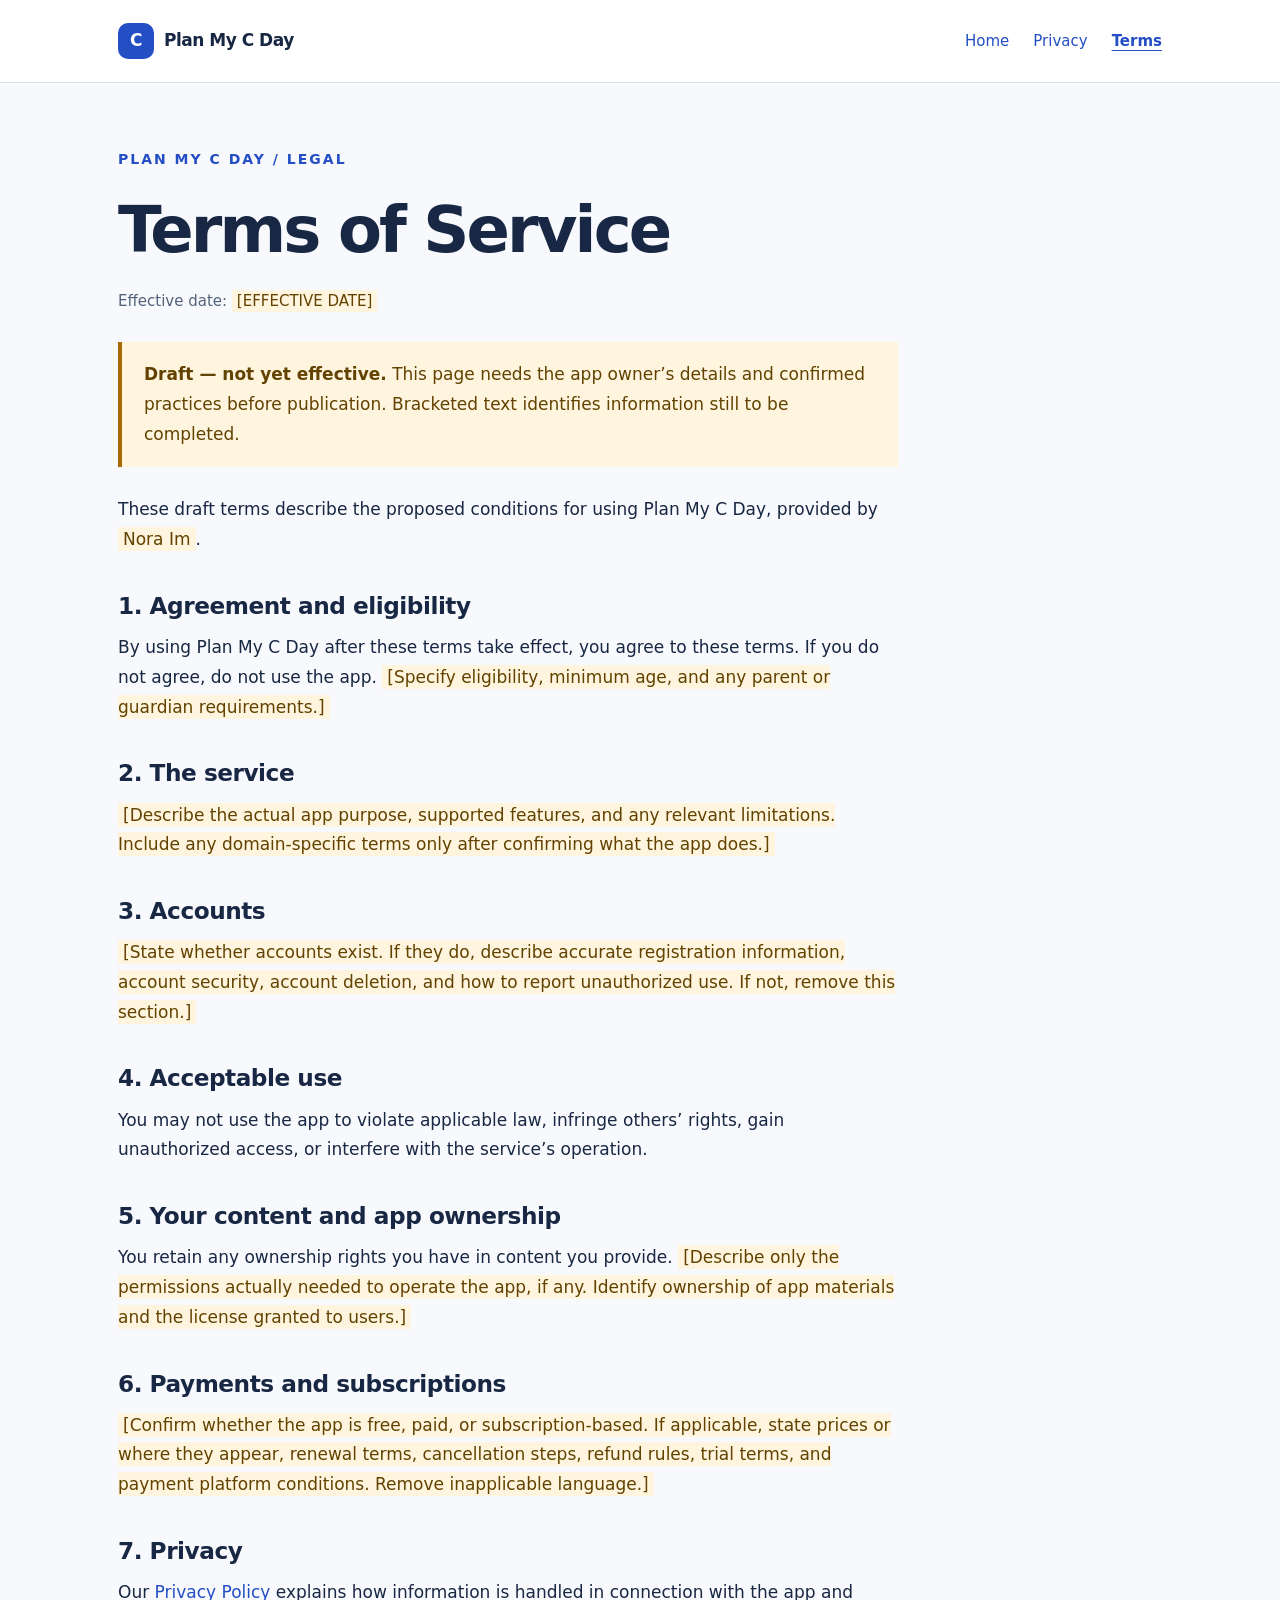
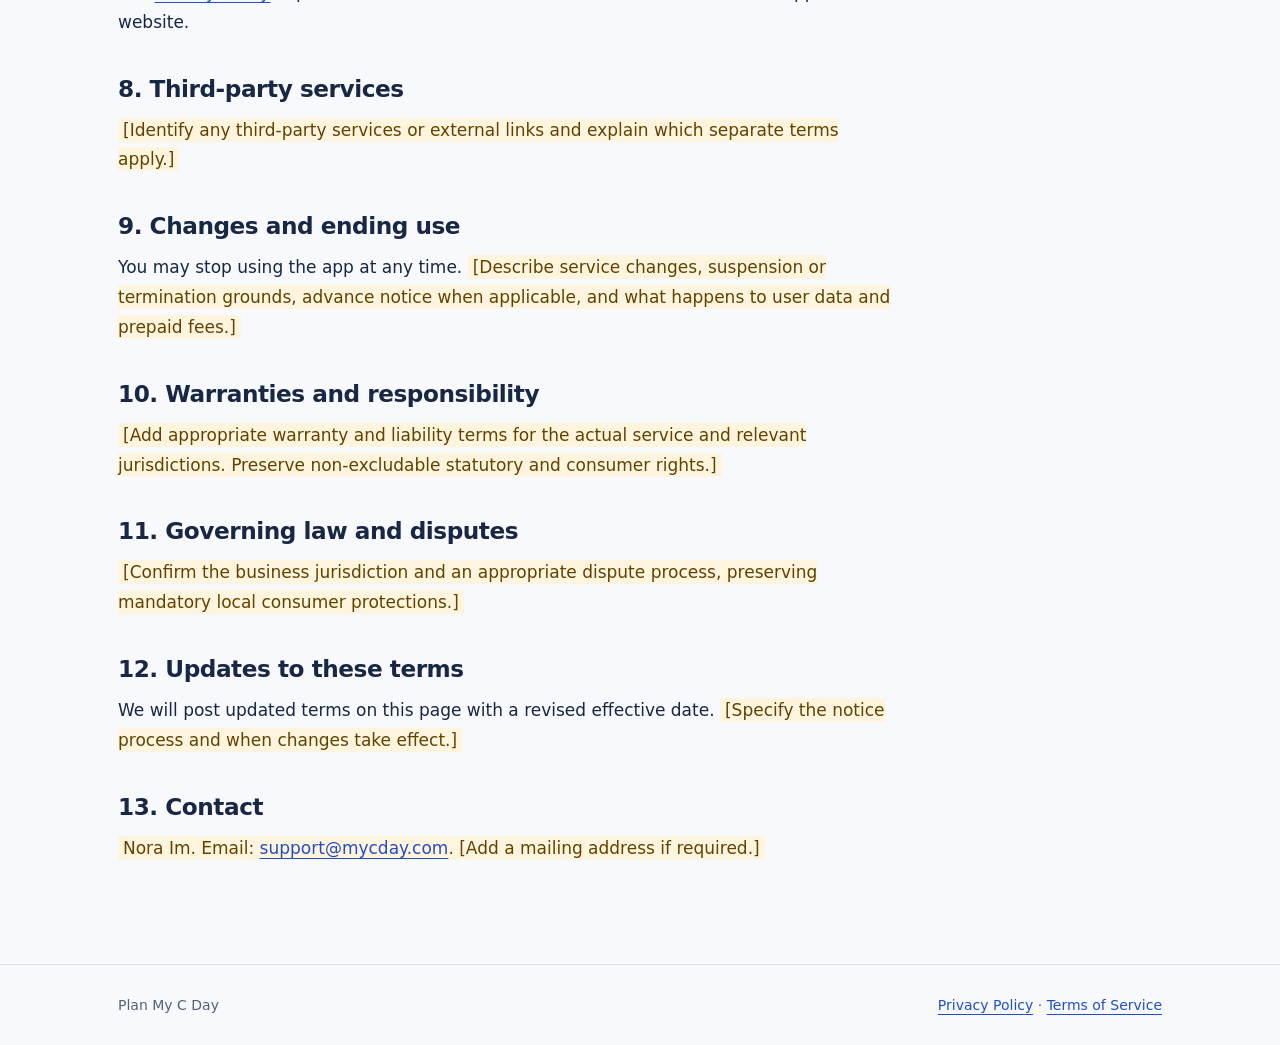
==== terms/index.html @ 2e4f0c2c "Add files via upload" ====
<!doctype html>
<html lang="en"><head><meta charset="utf-8"><meta name="viewport" content="width=device-width, initial-scale=1"><meta name="description" content="Terms of Service — Plan My C Day."><meta name="robots" content="noindex"><title>Terms of Service | Plan My C Day</title><link rel="stylesheet" href="../styles.css"><link rel="icon" href="data:image/svg+xml,%3Csvg xmlns='http://www.w3.org/2000/svg' viewBox='0 0 32 32'%3E%3Crect width='32' height='32' rx='8' fill='%23234ec4'/%3E%3Ctext x='16' y='23' text-anchor='middle' font-family='sans-serif' font-size='23' fill='white'%3EC%3C/text%3E%3C/svg%3E"></head>
<body><a class="skip" href="#main">Skip to content</a><header><div class="wrap"><a class="brand" href="../index.html"><span aria-hidden="true">C</span>Plan My C Day</a><nav aria-label="Main navigation"><a href="../index.html">Home</a><a href="../privacy/index.html">Privacy</a><a href="../terms/index.html" aria-current="page">Terms</a></nav></div></header><main id="main" class="wrap"><article class="legal"><div class="eyebrow">Plan My C Day / Legal</div><h1>Terms of Service</h1><p class="meta">Effective date: <span class="placeholder">[EFFECTIVE DATE]</span></p><aside class="notice"><strong>Draft — not yet effective.</strong> This page needs the app owner’s details and confirmed practices before publication. Bracketed text identifies information still to be completed.</aside><p>These draft terms describe the proposed conditions for using Plan My C Day, provided by <span class="placeholder">Nora Im</span>.</p><section><h2>1. Agreement and eligibility</h2><p>By using Plan My C Day after these terms take effect, you agree to these terms. If you do not agree, do not use the app. <span class="placeholder">[Specify eligibility, minimum age, and any parent or guardian requirements.]</span></p></section><section><h2>2. The service</h2><p><span class="placeholder">[Describe the actual app purpose, supported features, and any relevant limitations. Include any domain-specific terms only after confirming what the app does.]</span></p></section><section><h2>3. Accounts</h2><p><span class="placeholder">[State whether accounts exist. If they do, describe accurate registration information, account security, account deletion, and how to report unauthorized use. If not, remove this section.]</span></p></section><section><h2>4. Acceptable use</h2><p>You may not use the app to violate applicable law, infringe others’ rights, gain unauthorized access, or interfere with the service’s operation.</p></section><section><h2>5. Your content and app ownership</h2><p>You retain any ownership rights you have in content you provide. <span class="placeholder">[Describe only the permissions actually needed to operate the app, if any. Identify ownership of app materials and the license granted to users.]</span></p></section><section><h2>6. Payments and subscriptions</h2><p><span class="placeholder">[Confirm whether the app is free, paid, or subscription-based. If applicable, state prices or where they appear, renewal terms, cancellation steps, refund rules, trial terms, and payment platform conditions. Remove inapplicable language.]</span></p></section><section><h2>7. Privacy</h2><p>Our <a href="../privacy/index.html">Privacy Policy</a> explains how information is handled in connection with the app and website.</p></section><section><h2>8. Third-party services</h2><p><span class="placeholder">[Identify any third-party services or external links and explain which separate terms apply.]</span></p></section><section><h2>9. Changes and ending use</h2><p>You may stop using the app at any time. <span class="placeholder">[Describe service changes, suspension or termination grounds, advance notice when applicable, and what happens to user data and prepaid fees.]</span></p></section><section><h2>10. Warranties and responsibility</h2><p><span class="placeholder">[Add appropriate warranty and liability terms for the actual service and relevant jurisdictions. Preserve non-excludable statutory and consumer rights.]</span></p></section><section><h2>11. Governing law and disputes</h2><p><span class="placeholder">[Confirm the business jurisdiction and an appropriate dispute process, preserving mandatory local consumer protections.]</span></p></section><section><h2>12. Updates to these terms</h2><p>We will post updated terms on this page with a revised effective date. <span class="placeholder">[Specify the notice process and when changes take effect.]</span></p></section><section><h2>13. Contact</h2><p><span class="placeholder">Nora Im. Email: <a href="mailto:support@mycday.com">support@mycday.com</a>. [Add a mailing address if required.]</span></p></section></article></main><footer><div class="wrap"><span>Plan My C Day</span><span><a href="../privacy/index.html">Privacy Policy</a> · <a href="../terms/index.html">Terms of Service</a></span></div></footer></body></html>
---- styles.css ----
*{box-sizing:border-box}html{color-scheme:light}body{margin:0;background:#f7f9fc;color:#182743;font:17px/1.75 system-ui,-apple-system,BlinkMacSystemFont,"Segoe UI",sans-serif}a{color:#234ec4;text-underline-offset:4px}a:hover{color:#16317d}a:focus-visible{outline:3px solid #e69500;outline-offset:5px}.wrap{max-width:1100px;margin:auto;padding:0 28px}header{border-bottom:1px solid #dbe2ee;background:white}header .wrap{display:flex;align-items:center;justify-content:space-between;gap:24px;padding-top:23px;padding-bottom:23px}.brand{font-weight:750;text-decoration:none;color:#182743;letter-spacing:-.5px}.brand span{display:inline-grid;place-items:center;width:36px;height:36px;margin-right:10px;border-radius:10px;background:#234ec4;color:white}nav{display:flex;gap:24px;flex-wrap:wrap}nav a{font-size:15px;text-decoration:none}nav a[aria-current=page]{text-decoration:underline;font-weight:700}main{min-height:70vh}.hero{padding:96px 0 70px;max-width:850px}.eyebrow{font-size:14px;font-weight:700;text-transform:uppercase;letter-spacing:2px;color:#234ec4}h1{font-size:clamp(2.6rem,7vw,5.5rem);line-height:1.07;letter-spacing:-.045em;margin:24px 0}h2{font-size:1.45rem;line-height:1.3;letter-spacing:-.02em;margin:36px 0 12px}p{margin:0 0 20px}.lead{font-size:1.25rem;max-width:630px;color:#4c5d78}.cards{display:grid;grid-template-columns:1fr 1fr;gap:22px;padding-bottom:80px}.card{padding:30px;border:1px solid #dbe2ee;border-radius:16px;background:white}.card h2{margin:0 0 12px}.card p{color:#4c5d78}.card a{font-weight:650}.legal{max-width:780px;padding:64px 0 80px}.legal h1{font-size:clamp(2.4rem,6vw,4rem)}.notice{background:#fff5de;border-left:4px solid #a66a00;padding:18px 22px;margin:28px 0;color:#624200}.placeholder{background:#fff5de;color:#624200;padding:2px 5px;overflow-wrap:anywhere}.meta{font-size:15px;color:#53627b}footer{border-top:1px solid #dbe2ee;padding:28px 0;color:#53627b;font-size:14px}footer .wrap{display:flex;justify-content:space-between;gap:20px;flex-wrap:wrap}.skip{position:absolute;left:20px;top:-100px;background:white;padding:10px}.skip:focus{top:10px}@media(max-width:620px){header .wrap{align-items:flex-start;flex-direction:column;gap:14px}.wrap{padding:0 22px}nav{gap:20px}.hero{padding:58px 0 38px}.cards{grid-template-columns:1fr;padding-bottom:48px}.legal{padding-top:36px}.card{padding:24px}}@media print{header,footer,.skip{display:none}body{background:white;color:black}.legal{max-width:none;padding:0}.notice{border:1px solid #888}}
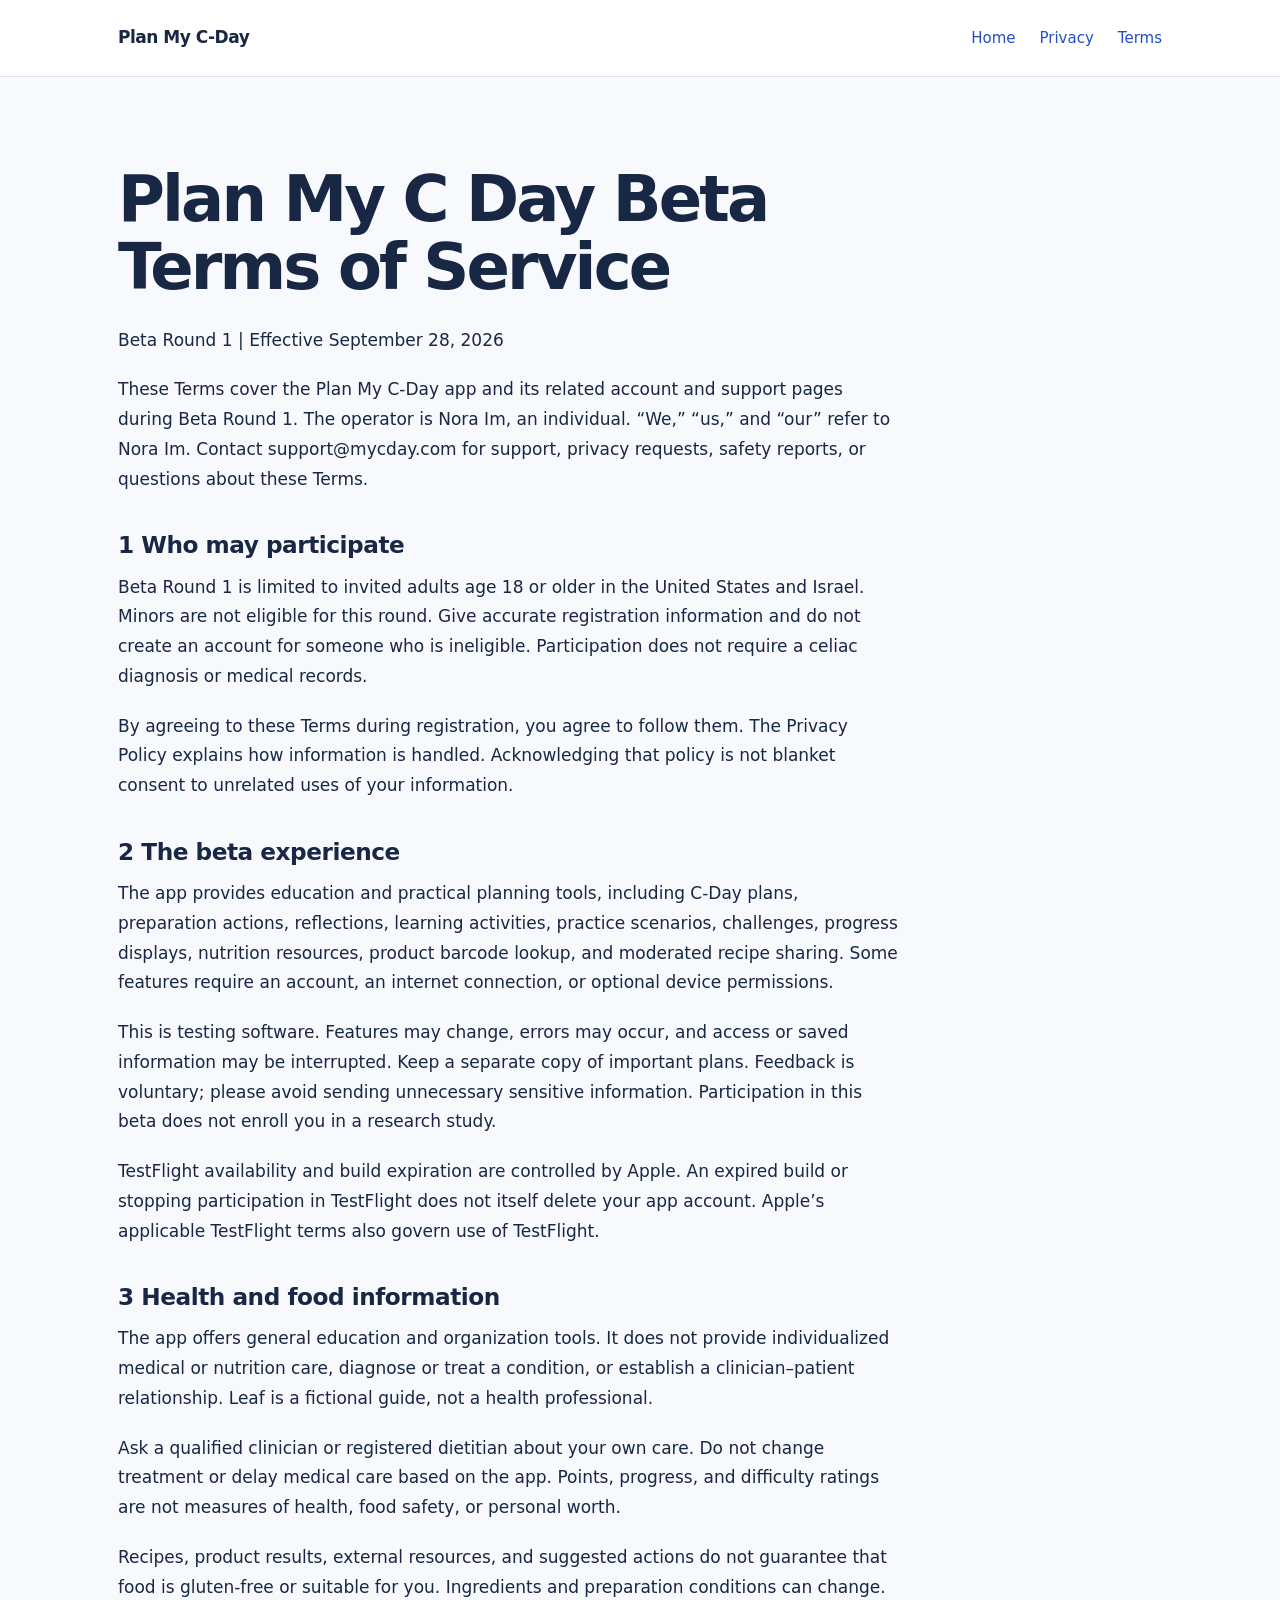
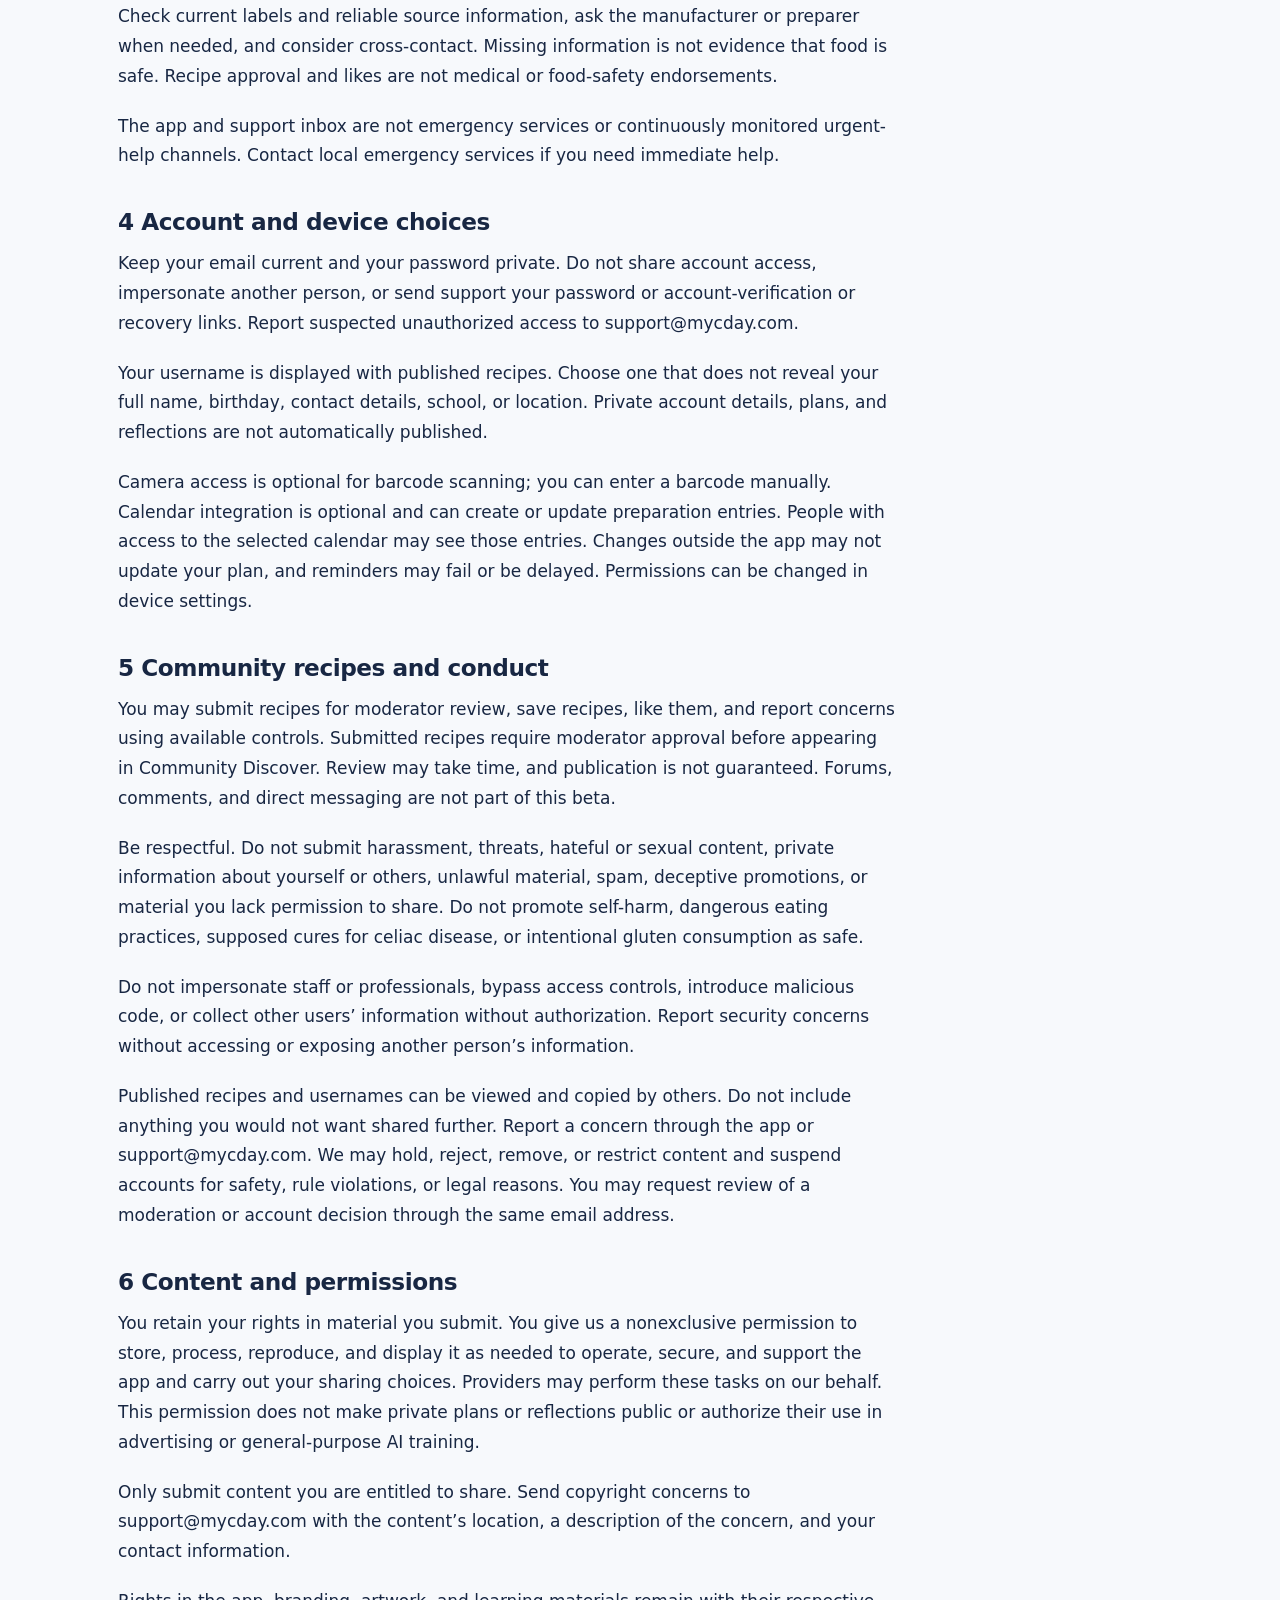
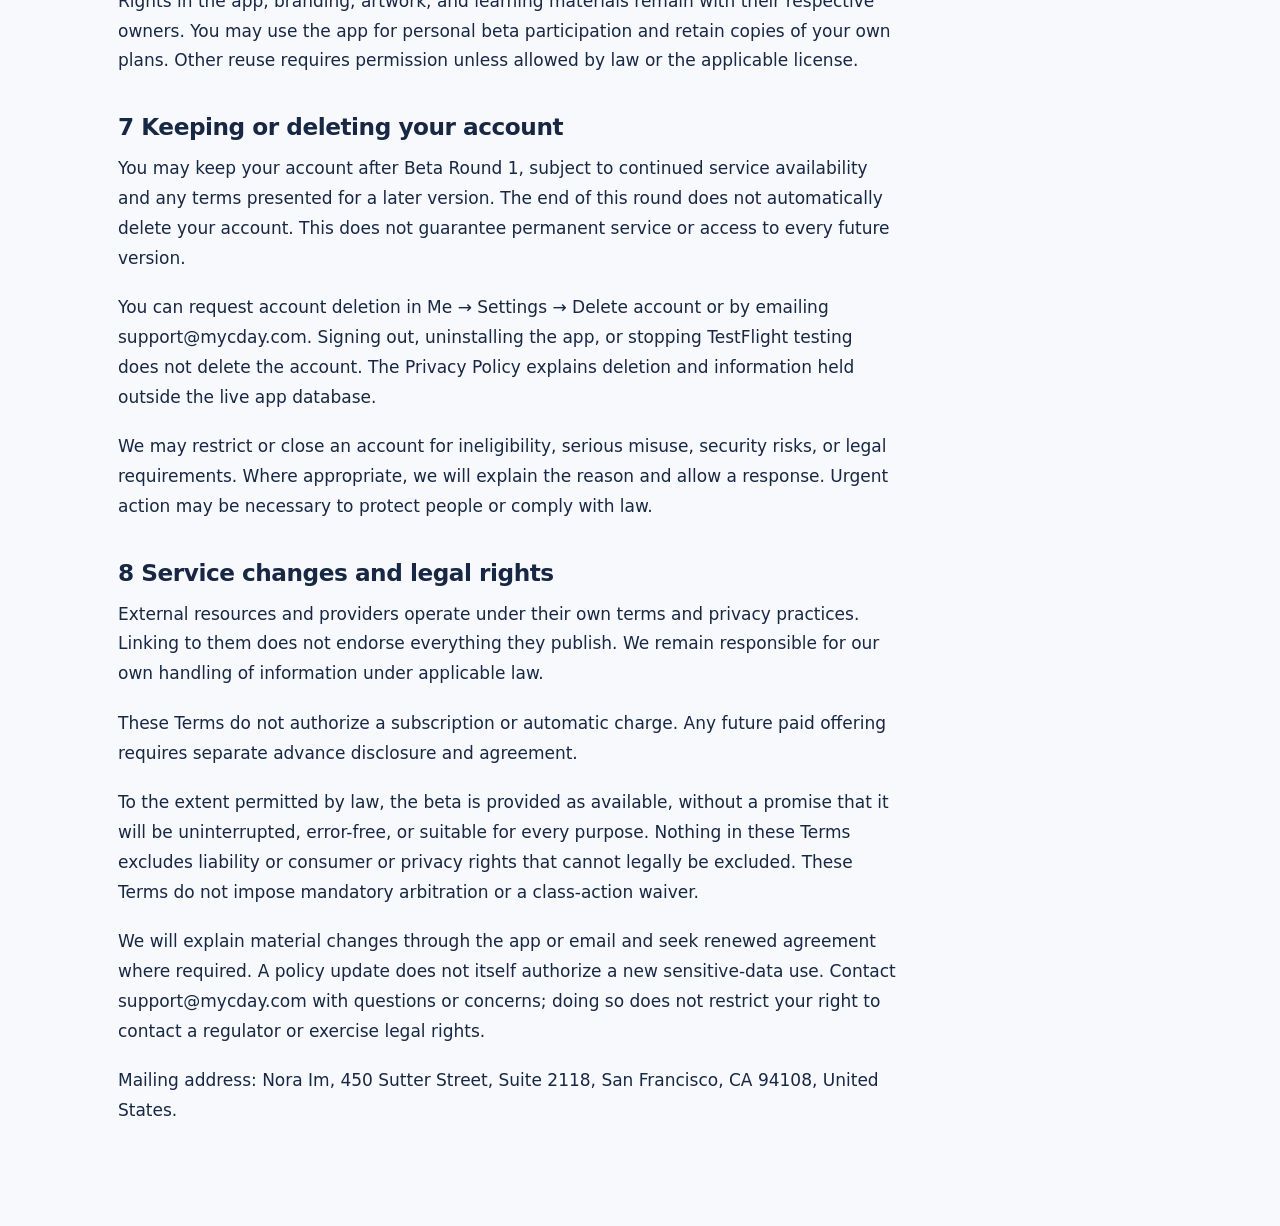
==== commit f2a5421c: "Publish adult beta terms and privacy policy effective September 28" ====
--- a/terms/index.html
+++ b/terms/index.html
@@ -1,3 +1,38 @@
-<!doctype html>
-<html lang="en"><head><meta charset="utf-8"><meta name="viewport" content="width=device-width, initial-scale=1"><meta name="description" content="Terms of Service — Plan My C Day."><meta name="robots" content="noindex"><title>Terms of Service | Plan My C Day</title><link rel="stylesheet" href="../styles.css"><link rel="icon" href="data:image/svg+xml,%3Csvg xmlns='http://www.w3.org/2000/svg' viewBox='0 0 32 32'%3E%3Crect width='32' height='32' rx='8' fill='%23234ec4'/%3E%3Ctext x='16' y='23' text-anchor='middle' font-family='sans-serif' font-size='23' fill='white'%3EC%3C/text%3E%3C/svg%3E"></head>
-<body><a class="skip" href="#main">Skip to content</a><header><div class="wrap"><a class="brand" href="../index.html"><span aria-hidden="true">C</span>Plan My C Day</a><nav aria-label="Main navigation"><a href="../index.html">Home</a><a href="../privacy/index.html">Privacy</a><a href="../terms/index.html" aria-current="page">Terms</a></nav></div></header><main id="main" class="wrap"><article class="legal"><div class="eyebrow">Plan My C Day / Legal</div><h1>Terms of Service</h1><p class="meta">Effective date: <span class="placeholder">[EFFECTIVE DATE]</span></p><aside class="notice"><strong>Draft — not yet effective.</strong> This page needs the app owner’s details and confirmed practices before publication. Bracketed text identifies information still to be completed.</aside><p>These draft terms describe the proposed conditions for using Plan My C Day, provided by <span class="placeholder">Nora Im</span>.</p><section><h2>1. Agreement and eligibility</h2><p>By using Plan My C Day after these terms take effect, you agree to these terms. If you do not agree, do not use the app. <span class="placeholder">[Specify eligibility, minimum age, and any parent or guardian requirements.]</span></p></section><section><h2>2. The service</h2><p><span class="placeholder">[Describe the actual app purpose, supported features, and any relevant limitations. Include any domain-specific terms only after confirming what the app does.]</span></p></section><section><h2>3. Accounts</h2><p><span class="placeholder">[State whether accounts exist. If they do, describe accurate registration information, account security, account deletion, and how to report unauthorized use. If not, remove this section.]</span></p></section><section><h2>4. Acceptable use</h2><p>You may not use the app to violate applicable law, infringe others’ rights, gain unauthorized access, or interfere with the service’s operation.</p></section><section><h2>5. Your content and app ownership</h2><p>You retain any ownership rights you have in content you provide. <span class="placeholder">[Describe only the permissions actually needed to operate the app, if any. Identify ownership of app materials and the license granted to users.]</span></p></section><section><h2>6. Payments and subscriptions</h2><p><span class="placeholder">[Confirm whether the app is free, paid, or subscription-based. If applicable, state prices or where they appear, renewal terms, cancellation steps, refund rules, trial terms, and payment platform conditions. Remove inapplicable language.]</span></p></section><section><h2>7. Privacy</h2><p>Our <a href="../privacy/index.html">Privacy Policy</a> explains how information is handled in connection with the app and website.</p></section><section><h2>8. Third-party services</h2><p><span class="placeholder">[Identify any third-party services or external links and explain which separate terms apply.]</span></p></section><section><h2>9. Changes and ending use</h2><p>You may stop using the app at any time. <span class="placeholder">[Describe service changes, suspension or termination grounds, advance notice when applicable, and what happens to user data and prepaid fees.]</span></p></section><section><h2>10. Warranties and responsibility</h2><p><span class="placeholder">[Add appropriate warranty and liability terms for the actual service and relevant jurisdictions. Preserve non-excludable statutory and consumer rights.]</span></p></section><section><h2>11. Governing law and disputes</h2><p><span class="placeholder">[Confirm the business jurisdiction and an appropriate dispute process, preserving mandatory local consumer protections.]</span></p></section><section><h2>12. Updates to these terms</h2><p>We will post updated terms on this page with a revised effective date. <span class="placeholder">[Specify the notice process and when changes take effect.]</span></p></section><section><h2>13. Contact</h2><p><span class="placeholder">Nora Im. Email: <a href="mailto:support@mycday.com">support@mycday.com</a>. [Add a mailing address if required.]</span></p></section></article></main><footer><div class="wrap"><span>Plan My C Day</span><span><a href="../privacy/index.html">Privacy Policy</a> · <a href="../terms/index.html">Terms of Service</a></span></div></footer></body></html>+<!doctype html><html lang="en"><head><meta charset="utf-8"><meta name="viewport" content="width=device-width, initial-scale=1"><meta name="robots" content="noindex"><title>Terms of Service | Plan My C-Day</title><link rel="stylesheet" href="/styles.css"></head><body><a class="skip" href="#main">Skip to content</a><header><div class="wrap"><a class="brand" href="/">Plan My C-Day</a><nav aria-label="Main navigation"><a href="/">Home</a><a href="/privacy/">Privacy</a><a href="/terms/">Terms</a></nav></div></header><main id="main" class="wrap"><article class="legal"><h1>Plan My C Day Beta Terms of Service</h1>
+<p>Beta Round 1 | Effective September 28, 2026</p>
+<p>These Terms cover the Plan My C-Day app and its related account and support pages during Beta Round 1. The operator is Nora Im, an individual. “We,” “us,” and “our” refer to Nora Im. Contact support@mycday.com for support, privacy requests, safety reports, or questions about these Terms.</p>
+<h2>1 Who may participate</h2>
+<p>Beta Round 1 is limited to invited adults age 18 or older in the United States and Israel. Minors are not eligible for this round. Give accurate registration information and do not create an account for someone who is ineligible. Participation does not require a celiac diagnosis or medical records.</p>
+<p>By agreeing to these Terms during registration, you agree to follow them. The Privacy Policy explains how information is handled. Acknowledging that policy is not blanket consent to unrelated uses of your information.</p>
+<h2>2 The beta experience</h2>
+<p>The app provides education and practical planning tools, including C-Day plans, preparation actions, reflections, learning activities, practice scenarios, challenges, progress displays, nutrition resources, product barcode lookup, and moderated recipe sharing. Some features require an account, an internet connection, or optional device permissions.</p>
+<p>This is testing software. Features may change, errors may occur, and access or saved information may be interrupted. Keep a separate copy of important plans. Feedback is voluntary; please avoid sending unnecessary sensitive information. Participation in this beta does not enroll you in a research study.</p>
+<p>TestFlight availability and build expiration are controlled by Apple. An expired build or stopping participation in TestFlight does not itself delete your app account. Apple’s applicable TestFlight terms also govern use of TestFlight.</p>
+<h2>3 Health and food information</h2>
+<p>The app offers general education and organization tools. It does not provide individualized medical or nutrition care, diagnose or treat a condition, or establish a clinician–patient relationship. Leaf is a fictional guide, not a health professional.</p>
+<p>Ask a qualified clinician or registered dietitian about your own care. Do not change treatment or delay medical care based on the app. Points, progress, and difficulty ratings are not measures of health, food safety, or personal worth.</p>
+<p>Recipes, product results, external resources, and suggested actions do not guarantee that food is gluten-free or suitable for you. Ingredients and preparation conditions can change. Check current labels and reliable source information, ask the manufacturer or preparer when needed, and consider cross-contact. Missing information is not evidence that food is safe. Recipe approval and likes are not medical or food-safety endorsements.</p>
+<p>The app and support inbox are not emergency services or continuously monitored urgent-help channels. Contact local emergency services if you need immediate help.</p>
+<h2>4 Account and device choices</h2>
+<p>Keep your email current and your password private. Do not share account access, impersonate another person, or send support your password or account-verification or recovery links. Report suspected unauthorized access to support@mycday.com.</p>
+<p>Your username is displayed with published recipes. Choose one that does not reveal your full name, birthday, contact details, school, or location. Private account details, plans, and reflections are not automatically published.</p>
+<p>Camera access is optional for barcode scanning; you can enter a barcode manually. Calendar integration is optional and can create or update preparation entries. People with access to the selected calendar may see those entries. Changes outside the app may not update your plan, and reminders may fail or be delayed. Permissions can be changed in device settings.</p>
+<h2>5 Community recipes and conduct</h2>
+<p>You may submit recipes for moderator review, save recipes, like them, and report concerns using available controls. Submitted recipes require moderator approval before appearing in Community Discover. Review may take time, and publication is not guaranteed. Forums, comments, and direct messaging are not part of this beta.</p>
+<p>Be respectful. Do not submit harassment, threats, hateful or sexual content, private information about yourself or others, unlawful material, spam, deceptive promotions, or material you lack permission to share. Do not promote self-harm, dangerous eating practices, supposed cures for celiac disease, or intentional gluten consumption as safe.</p>
+<p>Do not impersonate staff or professionals, bypass access controls, introduce malicious code, or collect other users’ information without authorization. Report security concerns without accessing or exposing another person’s information.</p>
+<p>Published recipes and usernames can be viewed and copied by others. Do not include anything you would not want shared further. Report a concern through the app or support@mycday.com. We may hold, reject, remove, or restrict content and suspend accounts for safety, rule violations, or legal reasons. You may request review of a moderation or account decision through the same email address.</p>
+<h2>6 Content and permissions</h2>
+<p>You retain your rights in material you submit. You give us a nonexclusive permission to store, process, reproduce, and display it as needed to operate, secure, and support the app and carry out your sharing choices. Providers may perform these tasks on our behalf. This permission does not make private plans or reflections public or authorize their use in advertising or general-purpose AI training.</p>
+<p>Only submit content you are entitled to share. Send copyright concerns to support@mycday.com with the content’s location, a description of the concern, and your contact information.</p>
+<p>Rights in the app, branding, artwork, and learning materials remain with their respective owners. You may use the app for personal beta participation and retain copies of your own plans. Other reuse requires permission unless allowed by law or the applicable license.</p>
+<h2>7 Keeping or deleting your account</h2>
+<p>You may keep your account after Beta Round 1, subject to continued service availability and any terms presented for a later version. The end of this round does not automatically delete your account. This does not guarantee permanent service or access to every future version.</p>
+<p>You can request account deletion in Me → Settings → Delete account or by emailing support@mycday.com. Signing out, uninstalling the app, or stopping TestFlight testing does not delete the account. The Privacy Policy explains deletion and information held outside the live app database.</p>
+<p>We may restrict or close an account for ineligibility, serious misuse, security risks, or legal requirements. Where appropriate, we will explain the reason and allow a response. Urgent action may be necessary to protect people or comply with law.</p>
+<h2>8 Service changes and legal rights</h2>
+<p>External resources and providers operate under their own terms and privacy practices. Linking to them does not endorse everything they publish. We remain responsible for our own handling of information under applicable law.</p>
+<p>These Terms do not authorize a subscription or automatic charge. Any future paid offering requires separate advance disclosure and agreement.</p>
+<p>To the extent permitted by law, the beta is provided as available, without a promise that it will be uninterrupted, error-free, or suitable for every purpose. Nothing in these Terms excludes liability or consumer or privacy rights that cannot legally be excluded. These Terms do not impose mandatory arbitration or a class-action waiver.</p>
+<p>We will explain material changes through the app or email and seek renewed agreement where required. A policy update does not itself authorize a new sensitive-data use. Contact support@mycday.com with questions or concerns; doing so does not restrict your right to contact a regulator or exercise legal rights.</p>
+<p>Mailing address: Nora Im, 450 Sutter Street, Suite 2118, San Francisco, CA 94108, United States.</p></article></main></body></html>
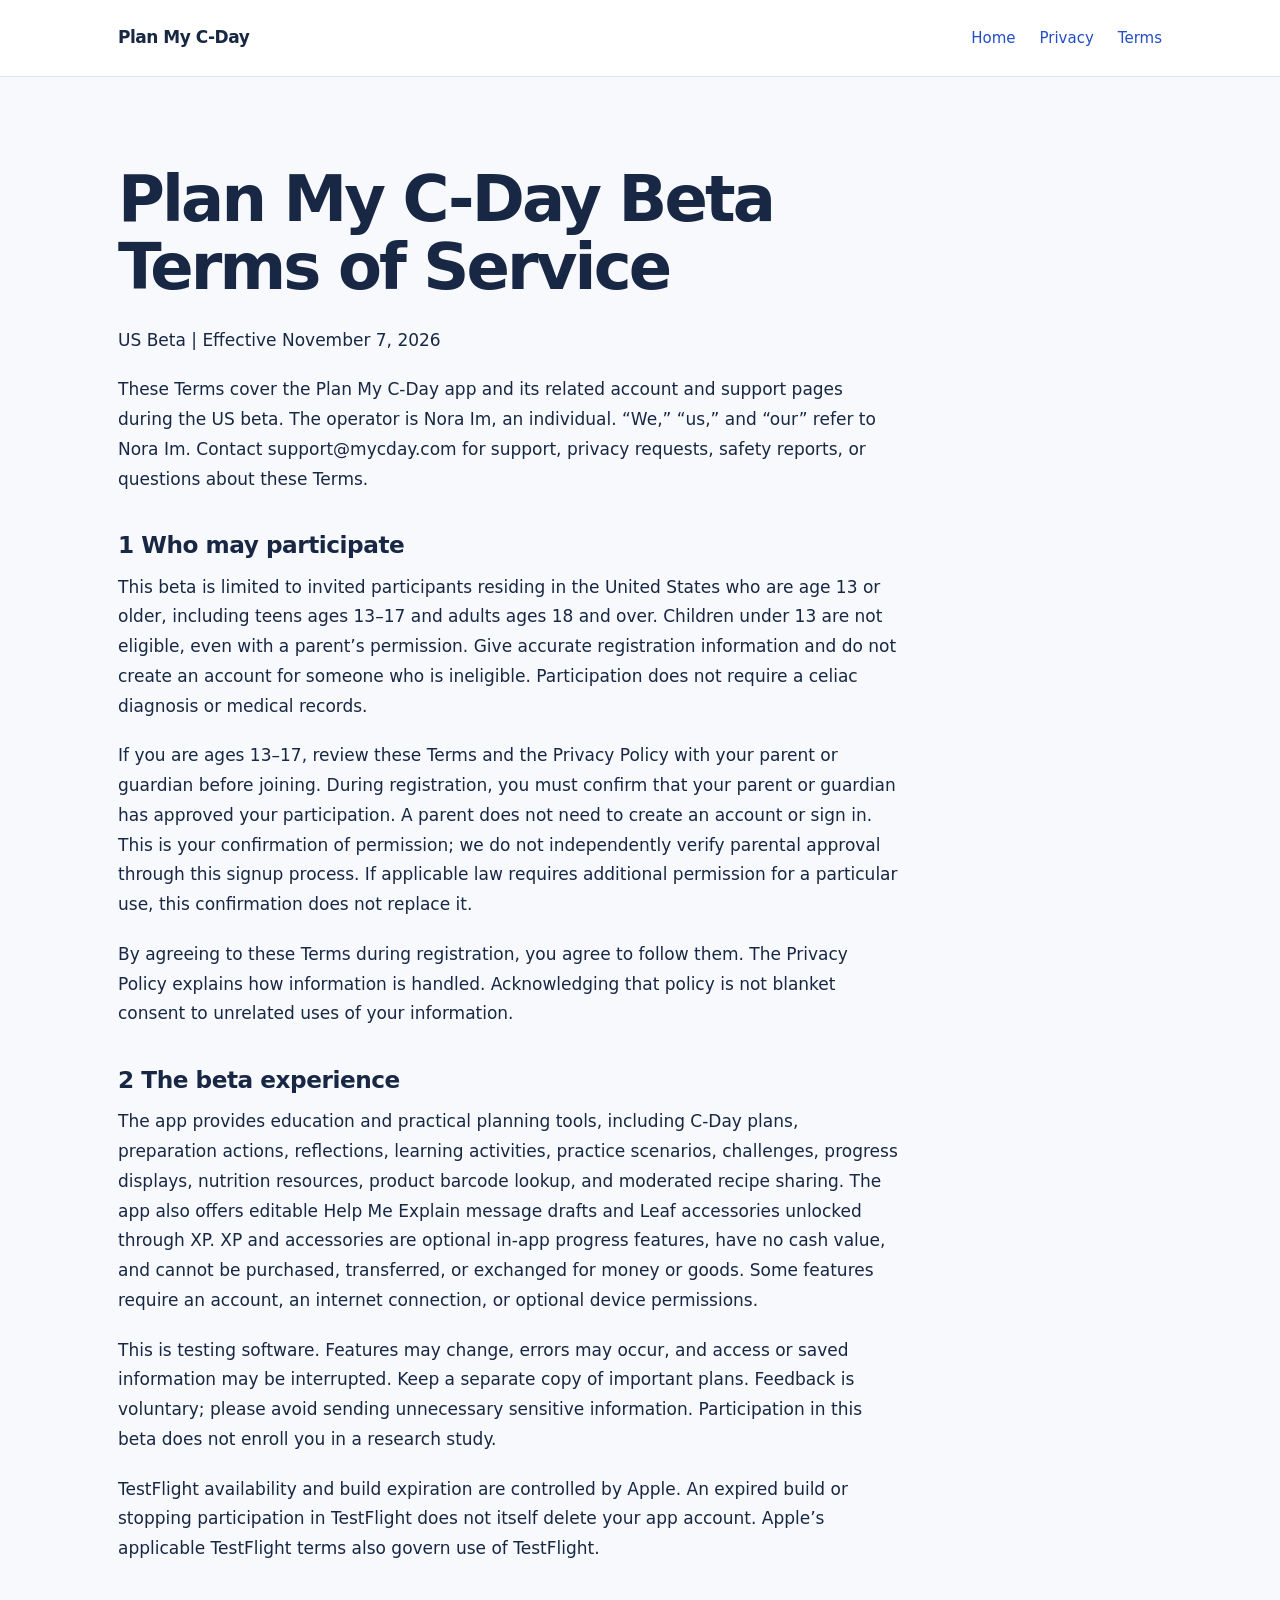
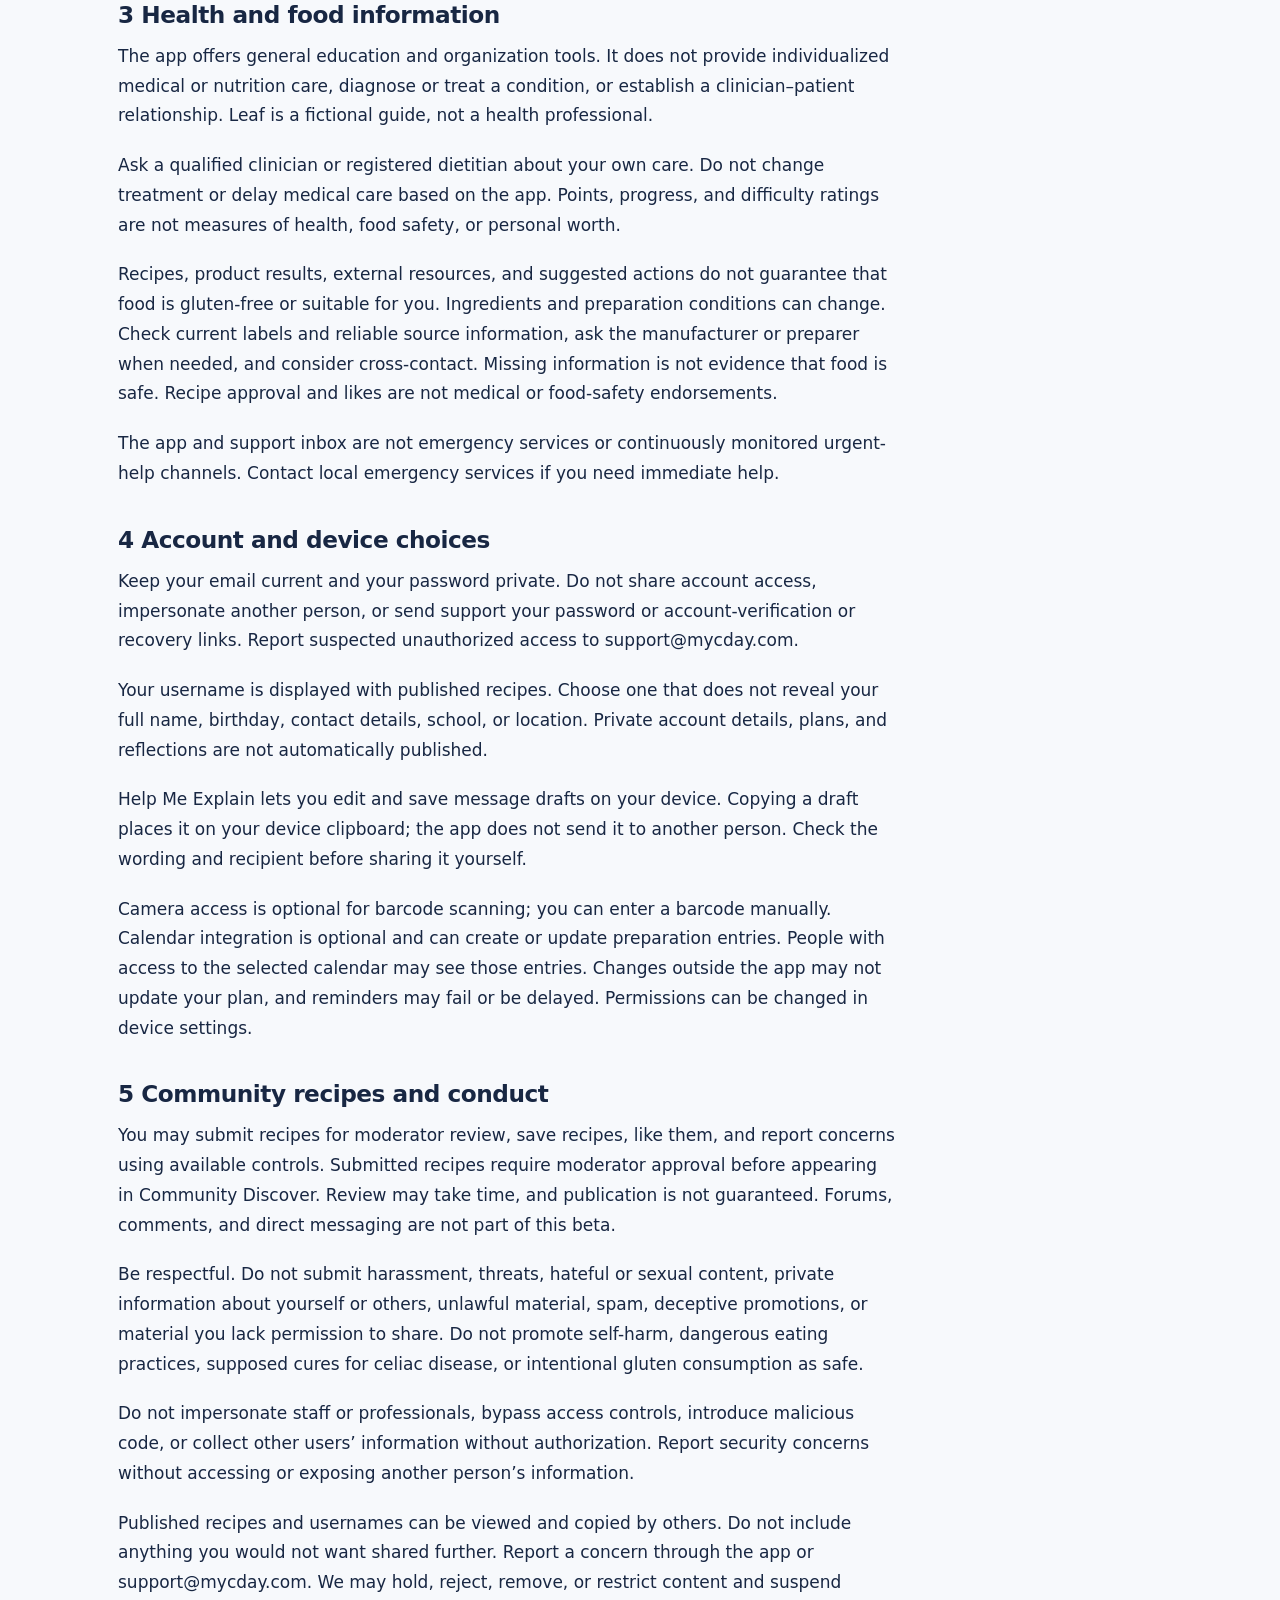
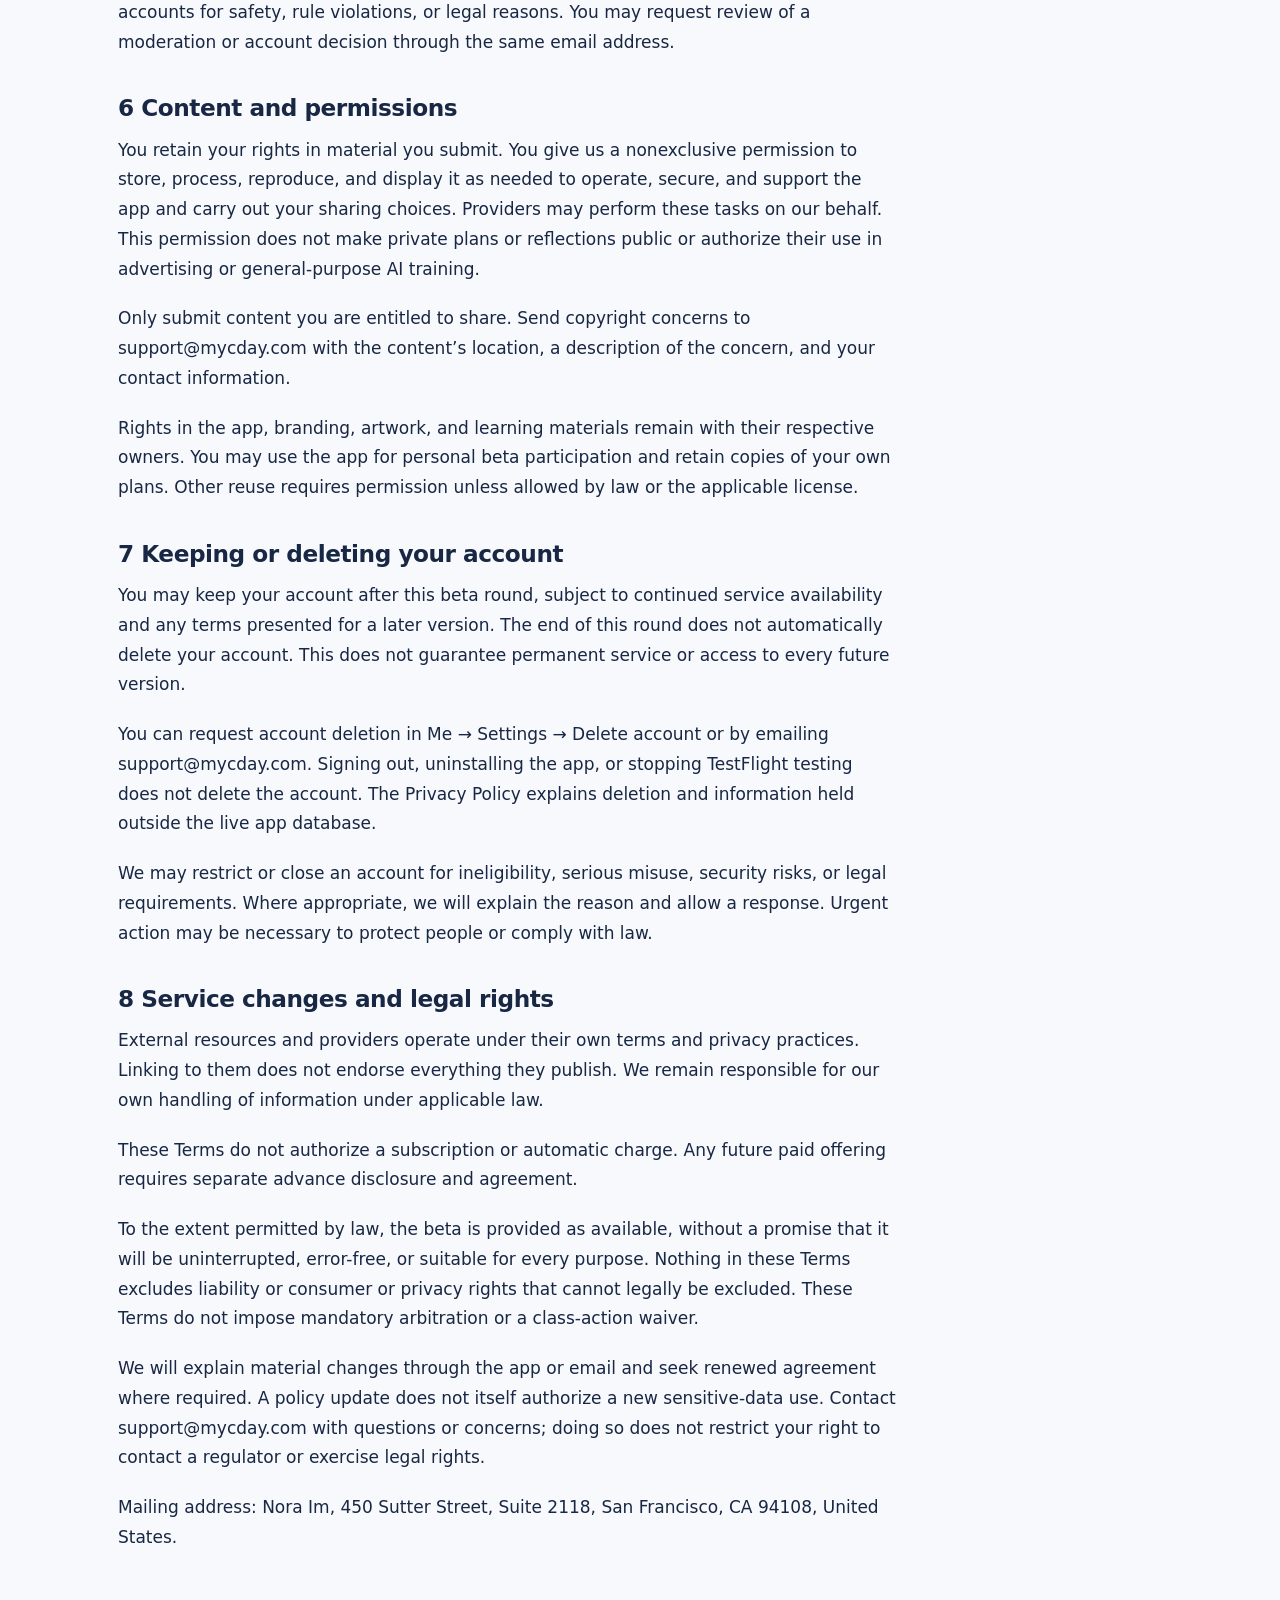
==== commit e8b169aa: "Publish US beta policies for ages 13 and older" ====
--- a/terms/index.html
+++ b/terms/index.html
@@ -1,11 +1,13 @@
-<!doctype html><html lang="en"><head><meta charset="utf-8"><meta name="viewport" content="width=device-width, initial-scale=1"><meta name="robots" content="noindex"><title>Terms of Service | Plan My C-Day</title><link rel="stylesheet" href="/styles.css"></head><body><a class="skip" href="#main">Skip to content</a><header><div class="wrap"><a class="brand" href="/">Plan My C-Day</a><nav aria-label="Main navigation"><a href="/">Home</a><a href="/privacy/">Privacy</a><a href="/terms/">Terms</a></nav></div></header><main id="main" class="wrap"><article class="legal"><h1>Plan My C Day Beta Terms of Service</h1>
-<p>Beta Round 1 | Effective September 28, 2026</p>
-<p>These Terms cover the Plan My C-Day app and its related account and support pages during Beta Round 1. The operator is Nora Im, an individual. “We,” “us,” and “our” refer to Nora Im. Contact support@mycday.com for support, privacy requests, safety reports, or questions about these Terms.</p>
+<!doctype html><html lang="en"><head><meta charset="utf-8"><meta name="viewport" content="width=device-width, initial-scale=1"><meta name="robots" content="noindex"><title>Terms of Service | Plan My C-Day</title><link rel="stylesheet" href="/styles.css"></head><body><a class="skip" href="#main">Skip to content</a><header><div class="wrap"><a class="brand" href="/">Plan My C-Day</a><nav aria-label="Main navigation"><a href="/">Home</a><a href="/privacy/">Privacy</a><a href="/terms/">Terms</a></nav></div></header><main id="main" class="wrap"><article class="legal">
+<h1>Plan My C-Day Beta Terms of Service</h1>
+<p>US Beta | Effective November 7, 2026</p>
+<p>These Terms cover the Plan My C-Day app and its related account and support pages during the US beta. The operator is Nora Im, an individual. “We,” “us,” and “our” refer to Nora Im. Contact support@mycday.com for support, privacy requests, safety reports, or questions about these Terms.</p>
 <h2>1 Who may participate</h2>
-<p>Beta Round 1 is limited to invited adults age 18 or older in the United States and Israel. Minors are not eligible for this round. Give accurate registration information and do not create an account for someone who is ineligible. Participation does not require a celiac diagnosis or medical records.</p>
+<p>This beta is limited to invited participants residing in the United States who are age 13 or older, including teens ages 13–17 and adults ages 18 and over. Children under 13 are not eligible, even with a parent’s permission. Give accurate registration information and do not create an account for someone who is ineligible. Participation does not require a celiac diagnosis or medical records.</p>
+<p>If you are ages 13–17, review these Terms and the Privacy Policy with your parent or guardian before joining. During registration, you must confirm that your parent or guardian has approved your participation. A parent does not need to create an account or sign in. This is your confirmation of permission; we do not independently verify parental approval through this signup process. If applicable law requires additional permission for a particular use, this confirmation does not replace it.</p>
 <p>By agreeing to these Terms during registration, you agree to follow them. The Privacy Policy explains how information is handled. Acknowledging that policy is not blanket consent to unrelated uses of your information.</p>
 <h2>2 The beta experience</h2>
-<p>The app provides education and practical planning tools, including C-Day plans, preparation actions, reflections, learning activities, practice scenarios, challenges, progress displays, nutrition resources, product barcode lookup, and moderated recipe sharing. Some features require an account, an internet connection, or optional device permissions.</p>
+<p>The app provides education and practical planning tools, including C-Day plans, preparation actions, reflections, learning activities, practice scenarios, challenges, progress displays, nutrition resources, product barcode lookup, and moderated recipe sharing. The app also offers editable Help Me Explain message drafts and Leaf accessories unlocked through XP. XP and accessories are optional in-app progress features, have no cash value, and cannot be purchased, transferred, or exchanged for money or goods. Some features require an account, an internet connection, or optional device permissions.</p>
 <p>This is testing software. Features may change, errors may occur, and access or saved information may be interrupted. Keep a separate copy of important plans. Feedback is voluntary; please avoid sending unnecessary sensitive information. Participation in this beta does not enroll you in a research study.</p>
 <p>TestFlight availability and build expiration are controlled by Apple. An expired build or stopping participation in TestFlight does not itself delete your app account. Apple’s applicable TestFlight terms also govern use of TestFlight.</p>
 <h2>3 Health and food information</h2>
@@ -16,6 +18,7 @@
 <h2>4 Account and device choices</h2>
 <p>Keep your email current and your password private. Do not share account access, impersonate another person, or send support your password or account-verification or recovery links. Report suspected unauthorized access to support@mycday.com.</p>
 <p>Your username is displayed with published recipes. Choose one that does not reveal your full name, birthday, contact details, school, or location. Private account details, plans, and reflections are not automatically published.</p>
+<p>Help Me Explain lets you edit and save message drafts on your device. Copying a draft places it on your device clipboard; the app does not send it to another person. Check the wording and recipient before sharing it yourself.</p>
 <p>Camera access is optional for barcode scanning; you can enter a barcode manually. Calendar integration is optional and can create or update preparation entries. People with access to the selected calendar may see those entries. Changes outside the app may not update your plan, and reminders may fail or be delayed. Permissions can be changed in device settings.</p>
 <h2>5 Community recipes and conduct</h2>
 <p>You may submit recipes for moderator review, save recipes, like them, and report concerns using available controls. Submitted recipes require moderator approval before appearing in Community Discover. Review may take time, and publication is not guaranteed. Forums, comments, and direct messaging are not part of this beta.</p>
@@ -27,7 +30,7 @@
 <p>Only submit content you are entitled to share. Send copyright concerns to support@mycday.com with the content’s location, a description of the concern, and your contact information.</p>
 <p>Rights in the app, branding, artwork, and learning materials remain with their respective owners. You may use the app for personal beta participation and retain copies of your own plans. Other reuse requires permission unless allowed by law or the applicable license.</p>
 <h2>7 Keeping or deleting your account</h2>
-<p>You may keep your account after Beta Round 1, subject to continued service availability and any terms presented for a later version. The end of this round does not automatically delete your account. This does not guarantee permanent service or access to every future version.</p>
+<p>You may keep your account after this beta round, subject to continued service availability and any terms presented for a later version. The end of this round does not automatically delete your account. This does not guarantee permanent service or access to every future version.</p>
 <p>You can request account deletion in Me → Settings → Delete account or by emailing support@mycday.com. Signing out, uninstalling the app, or stopping TestFlight testing does not delete the account. The Privacy Policy explains deletion and information held outside the live app database.</p>
 <p>We may restrict or close an account for ineligibility, serious misuse, security risks, or legal requirements. Where appropriate, we will explain the reason and allow a response. Urgent action may be necessary to protect people or comply with law.</p>
 <h2>8 Service changes and legal rights</h2>
@@ -35,4 +38,5 @@
 <p>These Terms do not authorize a subscription or automatic charge. Any future paid offering requires separate advance disclosure and agreement.</p>
 <p>To the extent permitted by law, the beta is provided as available, without a promise that it will be uninterrupted, error-free, or suitable for every purpose. Nothing in these Terms excludes liability or consumer or privacy rights that cannot legally be excluded. These Terms do not impose mandatory arbitration or a class-action waiver.</p>
 <p>We will explain material changes through the app or email and seek renewed agreement where required. A policy update does not itself authorize a new sensitive-data use. Contact support@mycday.com with questions or concerns; doing so does not restrict your right to contact a regulator or exercise legal rights.</p>
-<p>Mailing address: Nora Im, 450 Sutter Street, Suite 2118, San Francisco, CA 94108, United States.</p></article></main></body></html>
+<p>Mailing address: Nora Im, 450 Sutter Street, Suite 2118, San Francisco, CA 94108, United States.</p>
+</article></main></body></html>
